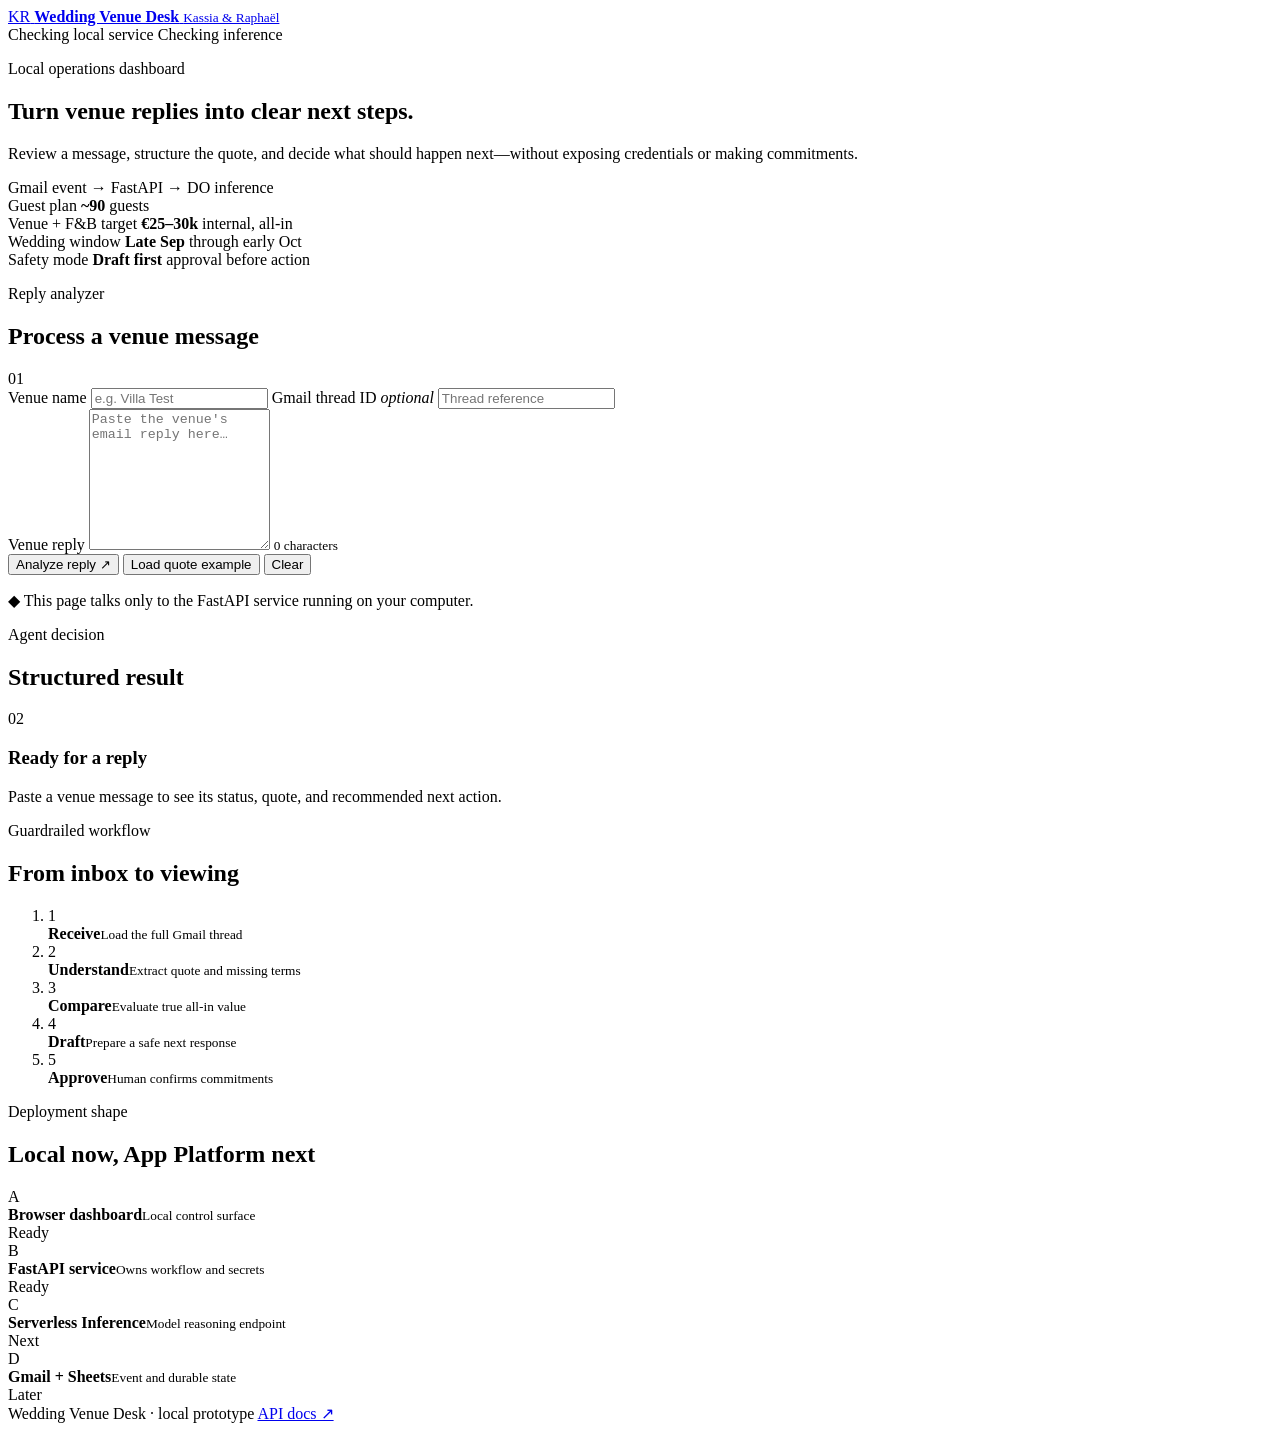
==== app/static/index.html @ 82e70f08 "Bootstrap wedding venue agent" ====
<!doctype html>
<html lang="en">
  <head>
    <meta charset="utf-8">
    <meta name="viewport" content="width=device-width, initial-scale=1">
    <meta
      name="description"
      content="Local operations dashboard for the Kassia and Raphaël wedding venue agent."
    >
    <title>Wedding Venue Desk</title>
    <link rel="stylesheet" href="/static/styles.css">
  </head>
  <body>
    <div class="ambient ambient-one" aria-hidden="true"></div>
    <div class="ambient ambient-two" aria-hidden="true"></div>

    <header class="site-header">
      <a class="brand" href="/" aria-label="Wedding Venue Desk home">
        <span class="brand-mark" aria-hidden="true">KR</span>
        <span>
          <strong>Wedding Venue Desk</strong>
          <small>Kassia &amp; Raphaël</small>
        </span>
      </a>

      <div class="system-badges" aria-label="System status">
        <span class="badge" id="serverBadge">
          <span class="status-dot" aria-hidden="true"></span>
          <span id="serverStatus">Checking local service</span>
        </span>
        <span class="badge badge-muted" id="inferenceBadge">
          <span class="status-dot" aria-hidden="true"></span>
          <span id="inferenceStatus">Checking inference</span>
        </span>
      </div>
    </header>

    <main class="page-shell">
      <section class="hero" aria-labelledby="dashboardTitle">
        <div class="hero-copy">
          <p class="eyebrow">Local operations dashboard</p>
          <h1 id="dashboardTitle">Turn venue replies into clear next steps.</h1>
          <p class="hero-description">
            Review a message, structure the quote, and decide what should happen next—without exposing credentials or making commitments.
          </p>
        </div>
        <div class="hero-route" aria-label="Current processing route">
          <span>Gmail event</span>
          <b aria-hidden="true">→</b>
          <span>FastAPI</span>
          <b aria-hidden="true">→</b>
          <span class="route-pending">DO inference</span>
        </div>
      </section>

      <section class="brief-grid" aria-label="Wedding brief">
        <article class="brief-card">
          <span class="brief-label">Guest plan</span>
          <strong>~90</strong>
          <span>guests</span>
        </article>
        <article class="brief-card">
          <span class="brief-label">Venue + F&amp;B target</span>
          <strong>€25–30k</strong>
          <span>internal, all-in</span>
        </article>
        <article class="brief-card">
          <span class="brief-label">Wedding window</span>
          <strong>Late Sep</strong>
          <span>through early Oct</span>
        </article>
        <article class="brief-card brief-card-accent">
          <span class="brief-label">Safety mode</span>
          <strong>Draft first</strong>
          <span>approval before action</span>
        </article>
      </section>

      <section class="workspace-grid">
        <article class="panel analyzer-panel">
          <div class="panel-heading">
            <div>
              <p class="eyebrow">Reply analyzer</p>
              <h2>Process a venue message</h2>
            </div>
            <span class="step-chip">01</span>
          </div>

          <form id="analysisForm">
            <div class="field-row">
              <label class="field">
                <span>Venue name</span>
                <input
                  id="venue"
                  name="venue"
                  type="text"
                  placeholder="e.g. Villa Test"
                  autocomplete="organization"
                  required
                >
              </label>
              <label class="field">
                <span>Gmail thread ID <em>optional</em></span>
                <input
                  id="threadId"
                  name="threadId"
                  type="text"
                  placeholder="Thread reference"
                  autocomplete="off"
                >
              </label>
            </div>

            <label class="field field-message">
              <span>Venue reply</span>
              <textarea
                id="message"
                name="message"
                rows="9"
                placeholder="Paste the venue's email reply here…"
                required
              ></textarea>
              <small id="characterCount">0 characters</small>
            </label>

            <div class="form-actions">
              <button class="button button-primary" id="analyzeButton" type="submit">
                Analyze reply
                <span aria-hidden="true">↗</span>
              </button>
              <button class="button button-secondary" id="sampleButton" type="button">
                Load quote example
              </button>
              <button class="button button-quiet" id="clearButton" type="button">
                Clear
              </button>
            </div>
          </form>

          <p class="privacy-note">
            <span aria-hidden="true">◆</span>
            This page talks only to the FastAPI service running on your computer.
          </p>
        </article>

        <aside class="panel decision-panel" aria-labelledby="decisionTitle">
          <div class="panel-heading">
            <div>
              <p class="eyebrow">Agent decision</p>
              <h2 id="decisionTitle">Structured result</h2>
            </div>
            <span class="step-chip">02</span>
          </div>

          <div class="decision-empty" id="decisionEmpty">
            <div class="empty-orbit" aria-hidden="true"><span></span></div>
            <h3>Ready for a reply</h3>
            <p>Paste a venue message to see its status, quote, and recommended next action.</p>
          </div>

          <div class="decision-result" id="decisionResult" hidden aria-live="polite">
            <div class="result-status">
              <span class="result-icon" id="resultIcon" aria-hidden="true">✓</span>
              <div>
                <span>Processing status</span>
                <strong id="resultStatus">Received</strong>
              </div>
            </div>

            <dl class="result-list">
              <div>
                <dt>Venue</dt>
                <dd id="resultVenue">—</dd>
              </div>
              <div>
                <dt>Event</dt>
                <dd id="resultEvent">—</dd>
              </div>
              <div>
                <dt>Quote</dt>
                <dd id="resultQuote">Not extracted</dd>
              </div>
              <div>
                <dt>Next action</dt>
                <dd id="resultAction">—</dd>
              </div>
            </dl>

            <div class="result-callout" id="resultCallout">
              Serverless Inference is not connected yet. This confirms the local UI and event flow are working.
            </div>
          </div>

          <div class="decision-error" id="decisionError" hidden role="alert">
            <strong>Could not reach the local service.</strong>
            <span id="errorMessage">Start the FastAPI app and try again.</span>
          </div>
        </aside>
      </section>

      <section class="lower-grid">
        <article class="panel workflow-panel">
          <div class="panel-heading compact">
            <div>
              <p class="eyebrow">Guardrailed workflow</p>
              <h2>From inbox to viewing</h2>
            </div>
          </div>
          <ol class="workflow-list">
            <li>
              <span>1</span>
              <div><strong>Receive</strong><small>Load the full Gmail thread</small></div>
            </li>
            <li>
              <span>2</span>
              <div><strong>Understand</strong><small>Extract quote and missing terms</small></div>
            </li>
            <li>
              <span>3</span>
              <div><strong>Compare</strong><small>Evaluate true all-in value</small></div>
            </li>
            <li>
              <span>4</span>
              <div><strong>Draft</strong><small>Prepare a safe next response</small></div>
            </li>
            <li>
              <span>5</span>
              <div><strong>Approve</strong><small>Human confirms commitments</small></div>
            </li>
          </ol>
        </article>

        <article class="panel integration-panel">
          <div class="panel-heading compact">
            <div>
              <p class="eyebrow">Deployment shape</p>
              <h2>Local now, App Platform next</h2>
            </div>
          </div>
          <div class="integration-stack">
            <div class="integration-row active">
              <span class="integration-number">A</span>
              <div><strong>Browser dashboard</strong><small>Local control surface</small></div>
              <span class="integration-state">Ready</span>
            </div>
            <div class="integration-row active">
              <span class="integration-number">B</span>
              <div><strong>FastAPI service</strong><small>Owns workflow and secrets</small></div>
              <span class="integration-state">Ready</span>
            </div>
            <div class="integration-row">
              <span class="integration-number">C</span>
              <div><strong>Serverless Inference</strong><small>Model reasoning endpoint</small></div>
              <span class="integration-state">Next</span>
            </div>
            <div class="integration-row">
              <span class="integration-number">D</span>
              <div><strong>Gmail + Sheets</strong><small>Event and durable state</small></div>
              <span class="integration-state">Later</span>
            </div>
          </div>
        </article>
      </section>
    </main>

    <footer class="site-footer">
      <span>Wedding Venue Desk · local prototype</span>
      <a href="/docs" target="_blank" rel="noreferrer">API docs ↗</a>
    </footer>

    <script src="/static/app.js" defer></script>
  </body>
</html>
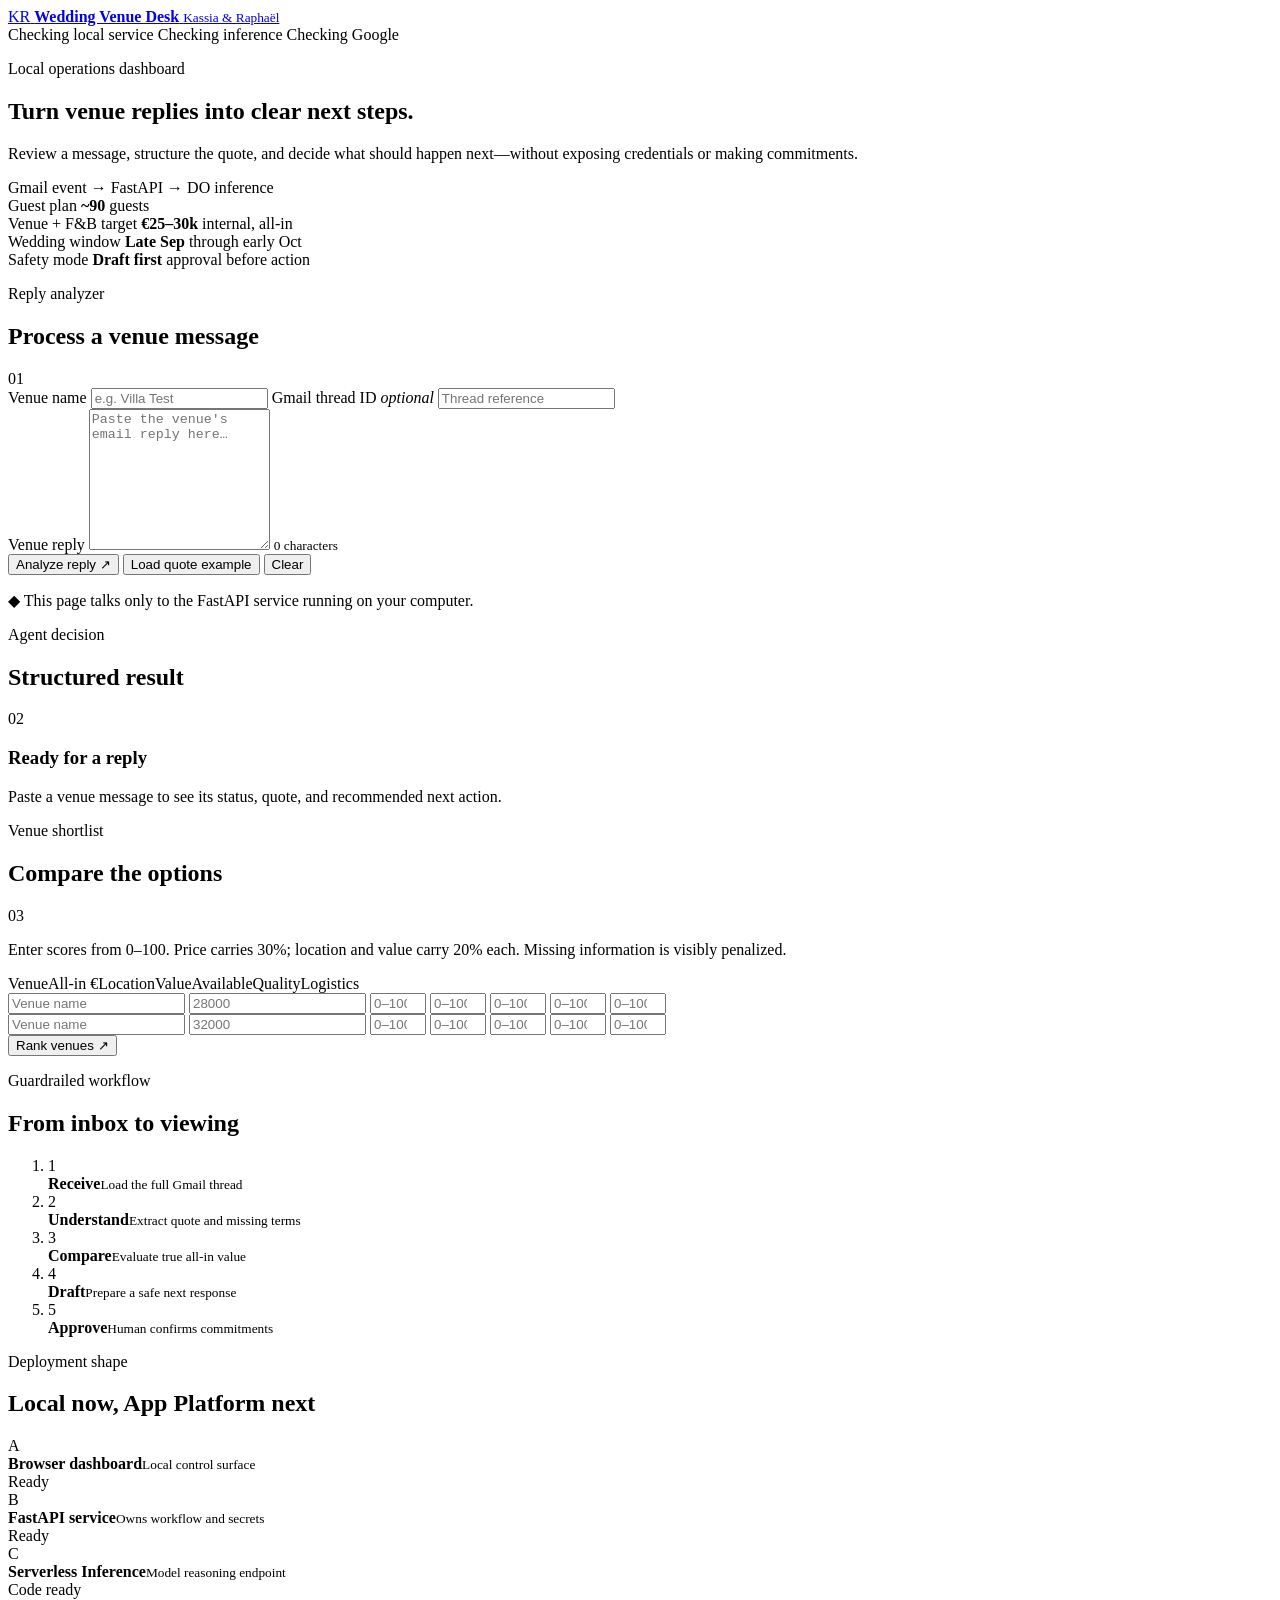
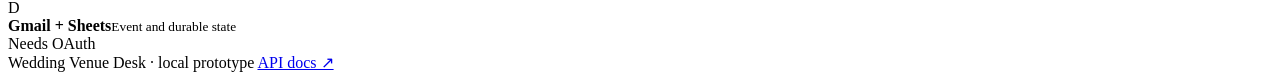
==== commit 6fa28253: "Build event-driven venue workflow" ====
--- a/app/static/index.html
+++ b/app/static/index.html
@@ -31,6 +31,10 @@
         <span class="badge badge-muted" id="inferenceBadge">
           <span class="status-dot" aria-hidden="true"></span>
           <span id="inferenceStatus">Checking inference</span>
+        </span>
+        <span class="badge badge-muted" id="googleBadge">
+          <span class="status-dot" aria-hidden="true"></span>
+          <span id="googleStatus">Checking Google</span>
         </span>
       </div>
     </header>
@@ -198,6 +202,46 @@
         </aside>
       </section>
 
+      <section class="panel comparison-panel" aria-labelledby="comparisonTitle">
+        <div class="panel-heading compact">
+          <div>
+            <p class="eyebrow">Venue shortlist</p>
+            <h2 id="comparisonTitle">Compare the options</h2>
+          </div>
+          <span class="step-chip">03</span>
+        </div>
+        <p class="comparison-intro">Enter scores from 0–100. Price carries 30%; location and value carry 20% each. Missing information is visibly penalized.</p>
+        <form id="comparisonForm">
+          <div class="comparison-table" id="comparisonRows">
+            <div class="comparison-labels" aria-hidden="true">
+              <span>Venue</span><span>All-in €</span><span>Location</span><span>Value</span><span>Available</span><span>Quality</span><span>Logistics</span>
+            </div>
+            <div class="comparison-row">
+              <input aria-label="Venue 1 name" data-field="venue" placeholder="Venue name" required>
+              <input aria-label="Venue 1 all-in cost" data-field="normalized_all_in_cost" type="number" min="0" placeholder="28000">
+              <input aria-label="Venue 1 location score" data-field="location_score" type="number" min="0" max="100" placeholder="0–100">
+              <input aria-label="Venue 1 value score" data-field="value_score" type="number" min="0" max="100" placeholder="0–100">
+              <input aria-label="Venue 1 availability score" data-field="availability_score" type="number" min="0" max="100" placeholder="0–100">
+              <input aria-label="Venue 1 quality score" data-field="quality_score" type="number" min="0" max="100" placeholder="0–100">
+              <input aria-label="Venue 1 logistics score" data-field="logistics_score" type="number" min="0" max="100" placeholder="0–100">
+            </div>
+            <div class="comparison-row">
+              <input aria-label="Venue 2 name" data-field="venue" placeholder="Venue name" required>
+              <input aria-label="Venue 2 all-in cost" data-field="normalized_all_in_cost" type="number" min="0" placeholder="32000">
+              <input aria-label="Venue 2 location score" data-field="location_score" type="number" min="0" max="100" placeholder="0–100">
+              <input aria-label="Venue 2 value score" data-field="value_score" type="number" min="0" max="100" placeholder="0–100">
+              <input aria-label="Venue 2 availability score" data-field="availability_score" type="number" min="0" max="100" placeholder="0–100">
+              <input aria-label="Venue 2 quality score" data-field="quality_score" type="number" min="0" max="100" placeholder="0–100">
+              <input aria-label="Venue 2 logistics score" data-field="logistics_score" type="number" min="0" max="100" placeholder="0–100">
+            </div>
+          </div>
+          <div class="form-actions">
+            <button class="button button-primary" type="submit">Rank venues <span aria-hidden="true">↗</span></button>
+          </div>
+        </form>
+        <div class="ranking-results" id="rankingResults" hidden aria-live="polite"></div>
+      </section>
+
       <section class="lower-grid">
         <article class="panel workflow-panel">
           <div class="panel-heading compact">
@@ -248,15 +292,15 @@
               <div><strong>FastAPI service</strong><small>Owns workflow and secrets</small></div>
               <span class="integration-state">Ready</span>
             </div>
-            <div class="integration-row">
+            <div class="integration-row active">
               <span class="integration-number">C</span>
               <div><strong>Serverless Inference</strong><small>Model reasoning endpoint</small></div>
-              <span class="integration-state">Next</span>
-            </div>
-            <div class="integration-row">
+              <span class="integration-state">Code ready</span>
+            </div>
+            <div class="integration-row active">
               <span class="integration-number">D</span>
               <div><strong>Gmail + Sheets</strong><small>Event and durable state</small></div>
-              <span class="integration-state">Later</span>
+              <span class="integration-state">Needs OAuth</span>
             </div>
           </div>
         </article>
